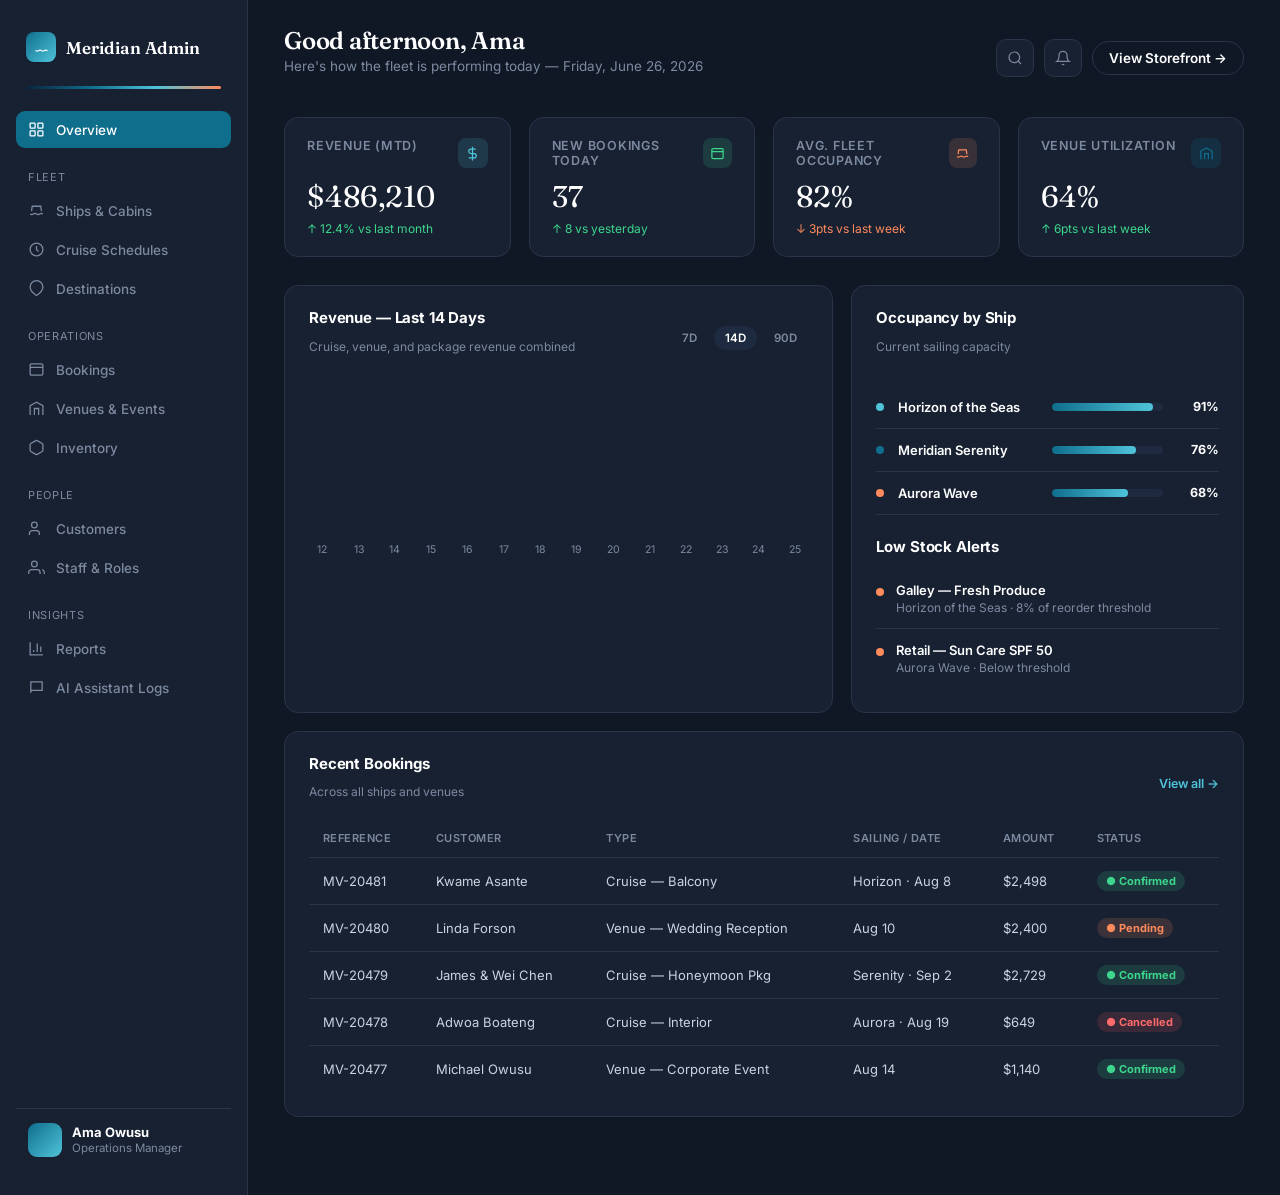
==== admin-dashboard.html @ 7581d297 "Add files via upload" ====
<!DOCTYPE html>
<html lang="en">
<head>
<meta charset="UTF-8">
<meta name="viewport" content="width=device-width, initial-scale=1.0">
<title>Operations Dashboard — Meridian Voyages Admin</title>
<link rel="preconnect" href="https://fonts.googleapis.com">
<link href="https://fonts.googleapis.com/css2?family=Fraunces:opsz,wght@9..144,500;9..144,600;9..144,700&family=Inter:wght@400;500;600;700;800&display=swap" rel="stylesheet">
<link rel="stylesheet" href="assets/theme.css">
<style>
  body{background:var(--admin-bg);color:var(--admin-text);}
  .admin-shell{display:grid;grid-template-columns:248px 1fr;min-height:100vh;}

  /* Sidebar */
  .sidebar{background:var(--admin-surface);border-right:1px solid var(--admin-line);padding:24px 16px;display:flex;flex-direction:column;}
  .sidebar .brand{padding:8px 10px 24px;display:flex;align-items:center;gap:10px;color:#fff;font-family:'Fraunces',serif;font-weight:600;font-size:17px;}
  .sidebar .horizon-mini{height:3px;border-radius:2px;background:linear-gradient(90deg,var(--navy),var(--teal),var(--aqua),var(--coral));margin:0 10px 22px;}
  .nav-group{margin-bottom:6px;}
  .nav-group .nav-label{font-size:11px;text-transform:uppercase;letter-spacing:.06em;color:var(--admin-text-dim);padding:14px 12px 8px;}
  .nav-item{
    display:flex;align-items:center;gap:11px;padding:10px 12px;border-radius:9px;
    font-size:13.5px;font-weight:500;color:var(--admin-text-dim);margin-bottom:2px;
  }
  .nav-item svg{width:17px;height:17px;flex-shrink:0;}
  .nav-item:hover{background:var(--admin-surface-2);color:#fff;}
  .nav-item.active{background:var(--teal);color:#fff;}
  .sidebar-foot{margin-top:auto;padding:14px 12px;border-top:1px solid var(--admin-line);display:flex;align-items:center;gap:10px;}
  .sidebar-foot .av{width:34px;height:34px;border-radius:9px;background:linear-gradient(135deg,var(--teal),var(--aqua));flex-shrink:0;}
  .sidebar-foot div h5{font-size:13px;color:#fff;margin:0;}
  .sidebar-foot div p{font-size:11.5px;color:var(--admin-text-dim);margin:1px 0 0;}

  /* Main */
  .main{padding:28px 36px 60px;}
  .topbar{display:flex;justify-content:space-between;align-items:center;margin-bottom:30px;}
  .topbar h1{font-size:24px;color:#fff;}
  .topbar p{font-size:13.5px;color:var(--admin-text-dim);margin-top:4px;}
  .topbar-actions{display:flex;gap:10px;align-items:center;}
  .icon-btn{width:38px;height:38px;border-radius:10px;background:var(--admin-surface);border:1px solid var(--admin-line);display:flex;align-items:center;justify-content:center;color:var(--admin-text-dim);}

  .kpi-grid{display:grid;grid-template-columns:repeat(4,1fr);gap:18px;margin-bottom:28px;}
  .kpi-card{background:var(--admin-surface);border:1px solid var(--admin-line);border-radius:var(--r-md);padding:20px 22px;}
  .kpi-card .top{display:flex;justify-content:space-between;align-items:flex-start;}
  .kpi-card .label{font-size:12.5px;color:var(--admin-text-dim);font-weight:600;}
  .kpi-card .ic{width:30px;height:30px;border-radius:8px;display:flex;align-items:center;justify-content:center;}
  .kpi-card .val{font-family:'Fraunces',serif;font-size:30px;color:#fff;margin-top:10px;}
  .kpi-card .delta{font-size:12px;margin-top:6px;display:flex;align-items:center;gap:4px;}
  .delta.up{color:#3DD68C;}
  .delta.down{color:#FF8A5C;}

  .grid-2{display:grid;grid-template-columns:1.4fr 1fr;gap:18px;margin-bottom:18px;}
  .panel{background:var(--admin-surface);border:1px solid var(--admin-line);border-radius:var(--r-md);padding:24px;}
  .panel-head{display:flex;justify-content:space-between;align-items:center;margin-bottom:20px;}
  .panel-head h3{font-size:15px;color:#fff;font-family:'Inter';font-weight:700;}
  .panel-head .sub{font-size:12px;color:var(--admin-text-dim);}
  .tab-pills{display:flex;gap:6px;}
  .tab-pill{font-size:11.5px;font-weight:600;padding:5px 11px;border-radius:999px;color:var(--admin-text-dim);}
  .tab-pill.active{background:var(--admin-surface-2);color:#fff;}

  /* fake bar chart */
  .bar-chart{display:flex;align-items:flex-end;gap:10px;height:170px;}
  .bar-chart .col{flex:1;display:flex;flex-direction:column;align-items:center;gap:8px;}
  .bar-chart .bar{width:100%;border-radius:6px 6px 2px 2px;background:linear-gradient(180deg,var(--aqua),var(--teal));position:relative;}
  .bar-chart .bar.peak{background:linear-gradient(180deg,var(--coral),#E2693B);}
  .bar-chart .col span{font-size:10.5px;color:var(--admin-text-dim);}

  .occ-row{display:flex;align-items:center;gap:14px;padding:13px 0;border-bottom:1px solid var(--admin-line);}
  .occ-row:last-child{border-bottom:none;}
  .occ-row .ship-dot{width:8px;height:8px;border-radius:50%;flex-shrink:0;}
  .occ-row .name{font-size:13px;font-weight:600;color:#fff;width:140px;flex-shrink:0;}
  .occ-bar-track{flex:1;height:8px;border-radius:99px;background:var(--admin-surface-2);overflow:hidden;}
  .occ-bar-fill{height:100%;border-radius:99px;background:linear-gradient(90deg,var(--teal),var(--aqua));}
  .occ-row .pct{font-size:12.5px;font-weight:700;color:#fff;width:42px;text-align:right;}

  table.data-table{width:100%;border-collapse:collapse;font-size:13px;}
  table.data-table th{
    text-align:left;font-size:11px;text-transform:uppercase;letter-spacing:.04em;color:var(--admin-text-dim);
    padding:0 14px 12px;font-weight:600;
  }
  table.data-table td{padding:13px 14px;border-top:1px solid var(--admin-line);color:var(--admin-text);}
  table.data-table tr:hover td{background:var(--admin-surface-2);}
  .status-chip{font-size:11px;font-weight:700;padding:3px 9px;border-radius:999px;display:inline-flex;align-items:center;gap:5px;}
  .status-chip.confirmed{background:rgba(61,214,140,.15);color:#3DD68C;}
  .status-chip.pending{background:rgba(255,138,92,.15);color:var(--coral);}
  .status-chip.cancelled{background:rgba(255,90,90,.15);color:#FF6B6B;}

  .alert-row{display:flex;gap:12px;align-items:flex-start;padding:13px 0;border-bottom:1px solid var(--admin-line);}
  .alert-row:last-child{border-bottom:none;}
  .alert-row .dot-ic{width:8px;height:8px;border-radius:50%;background:var(--coral);margin-top:6px;flex-shrink:0;}
  .alert-row h5{font-size:13px;color:#fff;margin:0;font-weight:600;}
  .alert-row p{font-size:12px;color:var(--admin-text-dim);margin:2px 0 0;}

  @media(max-width:1100px){
    .admin-shell{grid-template-columns:1fr;}
    .sidebar{display:none;}
    .kpi-grid{grid-template-columns:1fr 1fr;}
    .grid-2{grid-template-columns:1fr;}
  }
</style>
</head>
<body>

<div class="admin-shell">
  <aside class="sidebar">
    <div class="brand">
      <span class="mark" style="width:30px;height:30px;border-radius:8px;background:linear-gradient(135deg,var(--teal),var(--aqua));display:flex;align-items:center;justify-content:center;">
        <svg width="15" height="15" viewBox="0 0 24 24" fill="none"><path d="M3 17c1.5 1.2 3 1.2 4.5 0s3-1.2 4.5 0 3 1.2 4.5 0 3-1.2 4.5 0" stroke="white" stroke-width="2" stroke-linecap="round"/></svg>
      </span>
      Meridian Admin
    </div>
    <div class="horizon-mini"></div>

    <div class="nav-group">
      <div class="nav-item active"><svg viewBox="0 0 24 24" fill="none" stroke="currentColor" stroke-width="1.8"><rect x="3" y="3" width="7" height="7" rx="1"/><rect x="14" y="3" width="7" height="7" rx="1"/><rect x="3" y="14" width="7" height="7" rx="1"/><rect x="14" y="14" width="7" height="7" rx="1"/></svg>Overview</div>
    </div>

    <div class="nav-group">
      <div class="nav-label">Fleet</div>
      <div class="nav-item"><svg viewBox="0 0 24 24" fill="none" stroke="currentColor" stroke-width="1.8"><path d="M3 17c1.5 1.2 3 1.2 4.5 0s3-1.2 4.5 0 3 1.2 4.5 0 3-1.2 4.5 0"/><path d="M5 13l1-7h12l1 7"/></svg>Ships &amp; Cabins</div>
      <div class="nav-item"><svg viewBox="0 0 24 24" fill="none" stroke="currentColor" stroke-width="1.8"><circle cx="12" cy="12" r="9"/><path d="M12 7v5l3 3"/></svg>Cruise Schedules</div>
      <div class="nav-item"><svg viewBox="0 0 24 24" fill="none" stroke="currentColor" stroke-width="1.8"><path d="M21 10c0 6-9 12-9 12S3 16 3 10a9 9 0 1118 0z"/></svg>Destinations</div>
    </div>

    <div class="nav-group">
      <div class="nav-label">Operations</div>
      <div class="nav-item"><svg viewBox="0 0 24 24" fill="none" stroke="currentColor" stroke-width="1.8"><rect x="3" y="4" width="18" height="16" rx="2"/><path d="M3 9h18"/></svg>Bookings</div>
      <div class="nav-item"><svg viewBox="0 0 24 24" fill="none" stroke="currentColor" stroke-width="1.8"><path d="M3 21V8l9-5 9 5v13"/><path d="M9 21V12h6v9"/></svg>Venues &amp; Events</div>
      <div class="nav-item"><svg viewBox="0 0 24 24" fill="none" stroke="currentColor" stroke-width="1.8"><path d="M21 16V8a2 2 0 00-1-1.73l-7-4a2 2 0 00-2 0l-7 4A2 2 0 003 8v8a2 2 0 001 1.73l7 4a2 2 0 002 0l7-4A2 2 0 0021 16z"/></svg>Inventory</div>
    </div>

    <div class="nav-group">
      <div class="nav-label">People</div>
      <div class="nav-item"><svg viewBox="0 0 24 24" fill="none" stroke="currentColor" stroke-width="1.8"><path d="M16 21v-2a4 4 0 00-4-4H6a4 4 0 00-4 4v2"/><circle cx="9" cy="7" r="4"/></svg>Customers</div>
      <div class="nav-item"><svg viewBox="0 0 24 24" fill="none" stroke="currentColor" stroke-width="1.8"><path d="M17 21v-2a4 4 0 00-4-4H5a4 4 0 00-4 4v2"/><circle cx="9" cy="7" r="4"/><path d="M23 21v-2a4 4 0 00-3-3.87"/></svg>Staff &amp; Roles</div>
    </div>

    <div class="nav-group">
      <div class="nav-label">Insights</div>
      <div class="nav-item"><svg viewBox="0 0 24 24" fill="none" stroke="currentColor" stroke-width="1.8"><path d="M3 3v18h18"/><path d="M18 17V9M13 17V5M8 17v-3"/></svg>Reports</div>
      <div class="nav-item"><svg viewBox="0 0 24 24" fill="none" stroke="currentColor" stroke-width="1.8"><path d="M4 4h16v12H5.5L4 18V4z"/></svg>AI Assistant Logs</div>
    </div>

    <div class="sidebar-foot">
      <div class="av"></div>
      <div>
        <h5>Ama Owusu</h5>
        <p>Operations Manager</p>
      </div>
    </div>
  </aside>

  <main class="main">
    <div class="topbar">
      <div>
        <h1>Good afternoon, Ama</h1>
        <p>Here's how the fleet is performing today — Friday, June 26, 2026</p>
      </div>
      <div class="topbar-actions">
        <button class="icon-btn"><svg width="16" height="16" viewBox="0 0 24 24" fill="none" stroke="currentColor" stroke-width="1.8"><circle cx="11" cy="11" r="8"/><path d="M21 21l-4.3-4.3"/></svg></button>
        <button class="icon-btn"><svg width="16" height="16" viewBox="0 0 24 24" fill="none" stroke="currentColor" stroke-width="1.8"><path d="M18 8a6 6 0 10-12 0c0 7-3 9-3 9h18s-3-2-3-9"/><path d="M13.7 21a2 2 0 01-3.4 0"/></svg></button>
        <a href="index.html" class="btn btn-ghost btn-sm" style="color:#fff;border-color:var(--admin-line);">View Storefront →</a>
      </div>
    </div>

    <div class="kpi-grid">
      <div class="kpi-card">
        <div class="top">
          <span class="label">Revenue (MTD)</span>
          <div class="ic" style="background:rgba(79,195,217,.15);color:var(--aqua);">
            <svg width="15" height="15" viewBox="0 0 24 24" fill="none" stroke="currentColor" stroke-width="2"><path d="M12 1v22M17 5H9.5a3.5 3.5 0 000 7h5a3.5 3.5 0 010 7H6"/></svg>
          </div>
        </div>
        <div class="val">$486,210</div>
        <div class="delta up">↑ 12.4% vs last month</div>
      </div>
      <div class="kpi-card">
        <div class="top">
          <span class="label">New Bookings Today</span>
          <div class="ic" style="background:rgba(61,214,140,.15);color:#3DD68C;">
            <svg width="15" height="15" viewBox="0 0 24 24" fill="none" stroke="currentColor" stroke-width="2"><rect x="3" y="4" width="18" height="16" rx="2"/><path d="M3 9h18"/></svg>
          </div>
        </div>
        <div class="val">37</div>
        <div class="delta up">↑ 8 vs yesterday</div>
      </div>
      <div class="kpi-card">
        <div class="top">
          <span class="label">Avg. Fleet Occupancy</span>
          <div class="ic" style="background:rgba(255,138,92,.15);color:var(--coral);">
            <svg width="15" height="15" viewBox="0 0 24 24" fill="none" stroke="currentColor" stroke-width="2"><path d="M3 17c1.5 1.2 3 1.2 4.5 0s3-1.2 4.5 0 3 1.2 4.5 0 3-1.2 4.5 0"/><path d="M5 13l1-7h12l1 7"/></svg>
          </div>
        </div>
        <div class="val">82%</div>
        <div class="delta down">↓ 3pts vs last week</div>
      </div>
      <div class="kpi-card">
        <div class="top">
          <span class="label">Venue Utilization</span>
          <div class="ic" style="background:rgba(15,110,140,.18);color:var(--teal);">
            <svg width="15" height="15" viewBox="0 0 24 24" fill="none" stroke="currentColor" stroke-width="2"><path d="M3 21V8l9-5 9 5v13"/><path d="M9 21V12h6v9"/></svg>
          </div>
        </div>
        <div class="val">64%</div>
        <div class="delta up">↑ 6pts vs last week</div>
      </div>
    </div>

    <div class="grid-2">
      <div class="panel">
        <div class="panel-head">
          <div>
            <h3>Revenue — Last 14 Days</h3>
            <p class="sub">Cruise, venue, and package revenue combined</p>
          </div>
          <div class="tab-pills">
            <span class="tab-pill">7D</span>
            <span class="tab-pill active">14D</span>
            <span class="tab-pill">90D</span>
          </div>
        </div>
        <div class="bar-chart">
          <div class="col"><div class="bar" style="height:58%;"></div><span>12</span></div>
          <div class="col"><div class="bar" style="height:71%;"></div><span>13</span></div>
          <div class="col"><div class="bar" style="height:48%;"></div><span>14</span></div>
          <div class="col"><div class="bar" style="height:65%;"></div><span>15</span></div>
          <div class="col"><div class="bar" style="height:80%;"></div><span>16</span></div>
          <div class="col"><div class="bar" style="height:54%;"></div><span>17</span></div>
          <div class="col"><div class="bar" style="height:62%;"></div><span>18</span></div>
          <div class="col"><div class="bar" style="height:90%;"></div><span>19</span></div>
          <div class="col"><div class="bar" style="height:73%;"></div><span>20</span></div>
          <div class="col"><div class="bar" style="height:84%;"></div><span>21</span></div>
          <div class="col"><div class="bar" style="height:67%;"></div><span>22</span></div>
          <div class="col"><div class="bar" style="height:77%;"></div><span>23</span></div>
          <div class="col"><div class="bar" style="height:69%;"></div><span>24</span></div>
          <div class="col"><div class="bar peak" style="height:97%;"></div><span>25</span></div>
        </div>
      </div>

      <div class="panel">
        <div class="panel-head">
          <div>
            <h3>Occupancy by Ship</h3>
            <p class="sub">Current sailing capacity</p>
          </div>
        </div>
        <div class="occ-row">
          <span class="ship-dot" style="background:var(--aqua);"></span>
          <span class="name">Horizon of the Seas</span>
          <div class="occ-bar-track"><div class="occ-bar-fill" style="width:91%;"></div></div>
          <span class="pct">91%</span>
        </div>
        <div class="occ-row">
          <span class="ship-dot" style="background:var(--teal);"></span>
          <span class="name">Meridian Serenity</span>
          <div class="occ-bar-track"><div class="occ-bar-fill" style="width:76%;"></div></div>
          <span class="pct">76%</span>
        </div>
        <div class="occ-row">
          <span class="ship-dot" style="background:var(--coral);"></span>
          <span class="name">Aurora Wave</span>
          <div class="occ-bar-track"><div class="occ-bar-fill" style="width:68%;"></div></div>
          <span class="pct">68%</span>
        </div>
        <div class="panel-head" style="margin-top:24px;margin-bottom:14px;">
          <div><h3>Low Stock Alerts</h3></div>
        </div>
        <div class="alert-row">
          <div class="dot-ic"></div>
          <div><h5>Galley — Fresh Produce</h5><p>Horizon of the Seas · 8% of reorder threshold</p></div>
        </div>
        <div class="alert-row">
          <div class="dot-ic"></div>
          <div><h5>Retail — Sun Care SPF 50</h5><p>Aurora Wave · Below threshold</p></div>
        </div>
      </div>
    </div>

    <div class="grid-2" style="grid-template-columns:1fr;">
      <div class="panel">
        <div class="panel-head">
          <div>
            <h3>Recent Bookings</h3>
            <p class="sub">Across all ships and venues</p>
          </div>
          <a href="#" style="font-size:12.5px;color:var(--aqua);font-weight:600;">View all →</a>
        </div>
        <table class="data-table">
          <thead>
            <tr><th>Reference</th><th>Customer</th><th>Type</th><th>Sailing / Date</th><th>Amount</th><th>Status</th></tr>
          </thead>
          <tbody>
            <tr>
              <td>MV-20481</td><td>Kwame Asante</td><td>Cruise — Balcony</td><td>Horizon · Aug 8</td><td>$2,498</td>
              <td><span class="status-chip confirmed">● Confirmed</span></td>
            </tr>
            <tr>
              <td>MV-20480</td><td>Linda Forson</td><td>Venue — Wedding Reception</td><td>Aug 10</td><td>$2,400</td>
              <td><span class="status-chip pending">● Pending</span></td>
            </tr>
            <tr>
              <td>MV-20479</td><td>James &amp; Wei Chen</td><td>Cruise — Honeymoon Pkg</td><td>Serenity · Sep 2</td><td>$2,729</td>
              <td><span class="status-chip confirmed">● Confirmed</span></td>
            </tr>
            <tr>
              <td>MV-20478</td><td>Adwoa Boateng</td><td>Cruise — Interior</td><td>Aurora · Aug 19</td><td>$649</td>
              <td><span class="status-chip cancelled">● Cancelled</span></td>
            </tr>
            <tr>
              <td>MV-20477</td><td>Michael Owusu</td><td>Venue — Corporate Event</td><td>Aug 14</td><td>$1,140</td>
              <td><span class="status-chip confirmed">● Confirmed</span></td>
            </tr>
          </tbody>
        </table>
      </div>
    </div>
  </main>
</div>

</body>
</html>
---- assets/theme.css ----
:root{
  --navy:#0A2540;
  --navy-deep:#071a30;
  --teal:#0F6E8C;
  --aqua:#4FC3D9;
  --aqua-soft:#DCF3F8;
  --foam:#F7FAFC;
  --coral:#FF8A5C;
  --ink:#16212E;
  --ink-soft:#5B6B7C;
  --line:#E2E9EE;
  --admin-bg:#101826;
  --admin-surface:#172132;
  --admin-surface-2:#1D2A3F;
  --admin-line:#283447;
  --admin-text:#C9D4E0;
  --admin-text-dim:#7C8AA0;
  --r-sm:8px;
  --r-md:14px;
  --r-lg:22px;
  --shadow-sm:0 1px 2px rgba(10,37,64,.06), 0 1px 1px rgba(10,37,64,.04);
  --shadow-md:0 8px 24px -8px rgba(10,37,64,.18);
  --shadow-lg:0 24px 48px -16px rgba(10,37,64,.28);
}
*{box-sizing:border-box;}
html{scroll-behavior:smooth;}
body{
  margin:0;
  font-family:'Inter',system-ui,sans-serif;
  color:var(--ink);
  background:var(--foam);
  -webkit-font-smoothing:antialiased;
}
h1,h2,h3,h4,.display{
  font-family:'Fraunces',serif;
  font-weight:600;
  letter-spacing:-0.01em;
  line-height:1.08;
  margin:0;
}
a{color:inherit;text-decoration:none;}
img{max-width:100%;display:block;}
button{font-family:inherit;cursor:pointer;border:none;background:none;}
:focus-visible{outline:2px solid var(--teal);outline-offset:2px;}

.wrap{max-width:1240px;margin:0 auto;padding:0 32px;}

/* Horizon band — signature element, reused across pages */
.horizon{
  height:4px;
  background:linear-gradient(90deg,var(--navy) 0%,var(--teal) 35%,var(--aqua) 70%,var(--coral) 100%);
}

/* Top nav (customer-facing) */
.site-nav{
  position:sticky;top:0;z-index:50;
  background:rgba(247,250,252,.88);
  backdrop-filter:blur(10px);
  border-bottom:1px solid var(--line);
}
.site-nav .wrap{display:flex;align-items:center;justify-content:space-between;height:76px;}
.brand{display:flex;align-items:center;gap:10px;font-family:'Fraunces',serif;font-weight:600;font-size:21px;color:var(--navy);}
.brand .mark{
  width:34px;height:34px;border-radius:9px;
  background:linear-gradient(135deg,var(--teal),var(--aqua));
  display:flex;align-items:center;justify-content:center;
  box-shadow:var(--shadow-sm);
}
.nav-links{display:flex;gap:34px;align-items:center;}
.nav-links a{font-size:14.5px;font-weight:500;color:var(--ink-soft);transition:color .15s;}
.nav-links a:hover, .nav-links a.active{color:var(--navy);}
.nav-cta{display:flex;gap:10px;align-items:center;}

.btn{
  display:inline-flex;align-items:center;justify-content:center;gap:8px;
  padding:11px 22px;border-radius:999px;font-weight:600;font-size:14.5px;
  transition:transform .15s, box-shadow .15s, background .15s;
  white-space:nowrap;
}
.btn:active{transform:translateY(1px);}
.btn-primary{background:var(--navy);color:#fff;box-shadow:var(--shadow-sm);}
.btn-primary:hover{background:var(--navy-deep);box-shadow:var(--shadow-md);}
.btn-accent{background:var(--coral);color:#fff;}
.btn-accent:hover{box-shadow:0 8px 20px -6px rgba(255,138,92,.55);}
.btn-ghost{background:transparent;color:var(--navy);border:1.5px solid var(--line);}
.btn-ghost:hover{border-color:var(--navy);}
.btn-sm{padding:8px 16px;font-size:13.5px;}
.btn-block{width:100%;}
.btn[disabled]{opacity:.45;cursor:not-allowed;}

.pill{
  display:inline-flex;align-items:center;gap:6px;
  padding:5px 12px;border-radius:999px;
  font-size:12.5px;font-weight:600;letter-spacing:.02em;
  background:var(--aqua-soft);color:var(--teal);
}
.pill.coral{background:#FFE9DD;color:#C85A30;}
.pill.navy{background:#E7ECF2;color:var(--navy);}
.pill-dot{width:6px;height:6px;border-radius:50%;background:currentColor;}

.card{
  background:#fff;border:1px solid var(--line);border-radius:var(--r-lg);
  box-shadow:var(--shadow-sm);
}

.eyebrow{
  font-size:12.5px;font-weight:700;letter-spacing:.12em;text-transform:uppercase;
  color:var(--teal);display:flex;align-items:center;gap:8px;
}
.eyebrow::before{content:'';width:16px;height:2px;background:var(--coral);display:inline-block;}

.label{font-size:12.5px;font-weight:600;color:var(--ink-soft);text-transform:uppercase;letter-spacing:.06em;}

footer.site-footer{
  background:var(--navy-deep);color:#9FB3C8;padding:64px 0 32px;margin-top:120px;
}
footer.site-footer .wrap{display:grid;grid-template-columns:2fr 1fr 1fr 1fr;gap:48px;}
footer.site-footer h4{color:#fff;font-family:'Inter',sans-serif;font-weight:600;font-size:14px;margin-bottom:16px;}
footer.site-footer ul{list-style:none;padding:0;margin:0;display:flex;flex-direction:column;gap:10px;font-size:14px;}
footer.site-footer .foot-bottom{
  margin-top:48px;padding-top:24px;border-top:1px solid rgba(255,255,255,.1);
  display:flex;justify-content:space-between;font-size:13px;color:#6E84A0;
}

/* Scrollbar tidy */
::-webkit-scrollbar{height:8px;width:8px;}
::-webkit-scrollbar-thumb{background:#C9D8E2;border-radius:8px;}

@media (max-width:860px){
  .nav-links{display:none;}
  footer.site-footer .wrap{grid-template-columns:1fr 1fr;}
}
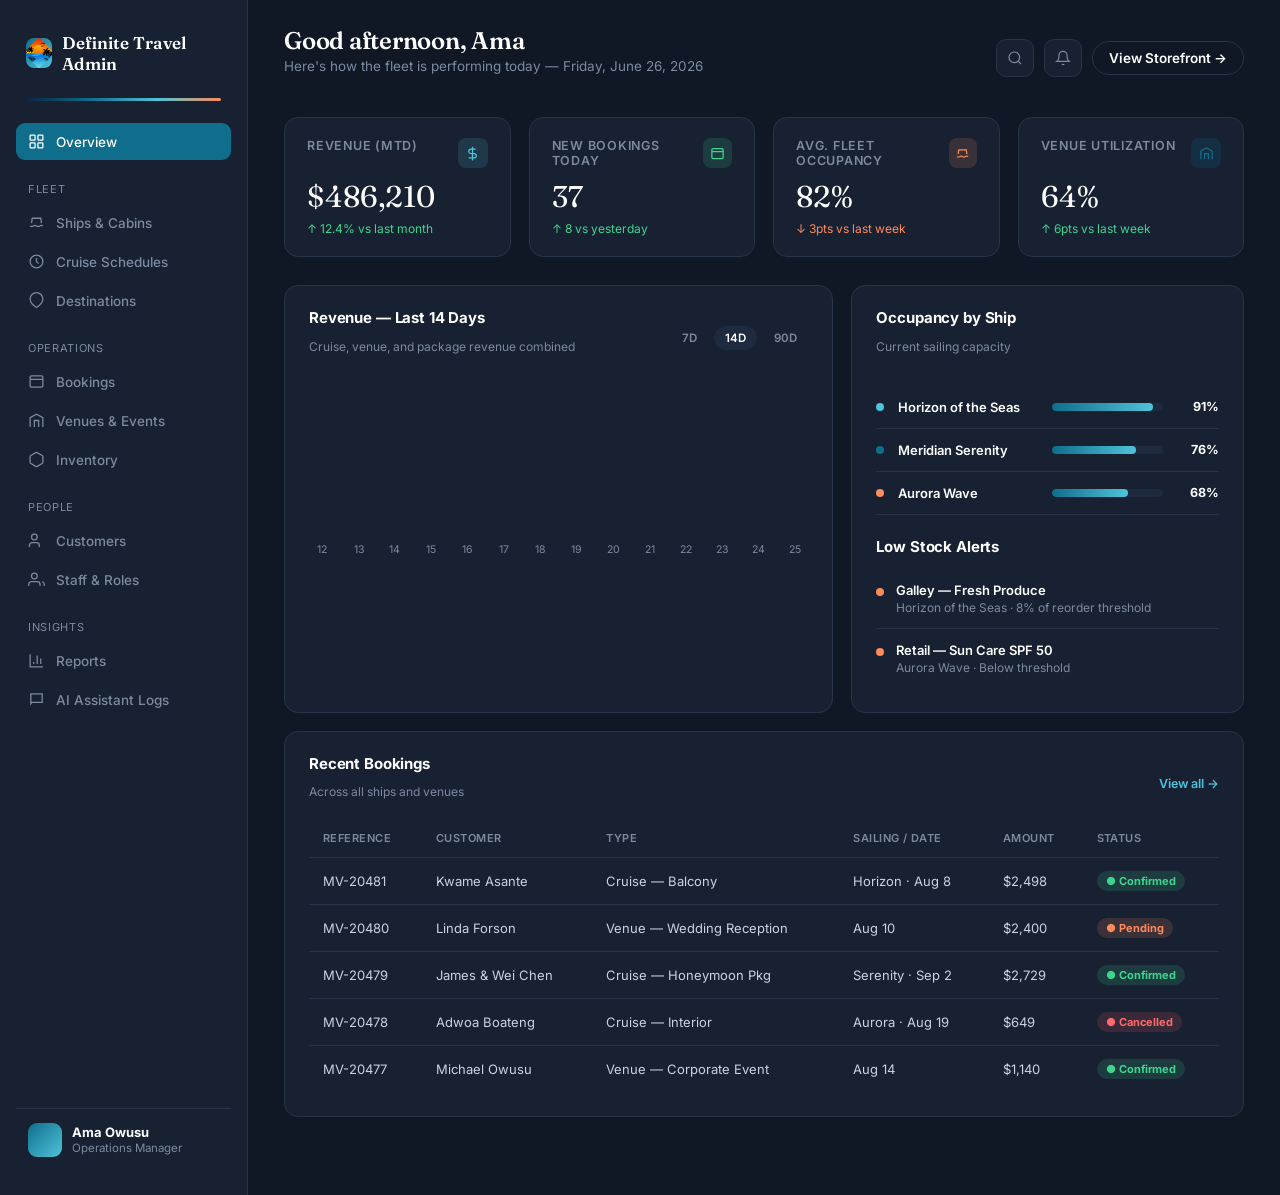
==== commit 1479bb75: "Add files via upload" ====
--- a/admin-dashboard.html
+++ b/admin-dashboard.html
@@ -3,7 +3,7 @@
 <head>
 <meta charset="UTF-8">
 <meta name="viewport" content="width=device-width, initial-scale=1.0">
-<title>Operations Dashboard — Meridian Voyages Admin</title>
+<title>Operations Dashboard — Definite Travel Admin</title>
 <link rel="preconnect" href="https://fonts.googleapis.com">
 <link href="https://fonts.googleapis.com/css2?family=Fraunces:opsz,wght@9..144,500;9..144,600;9..144,700&family=Inter:wght@400;500;600;700;800&display=swap" rel="stylesheet">
 <link rel="stylesheet" href="assets/theme.css">
@@ -102,10 +102,10 @@
 <div class="admin-shell">
   <aside class="sidebar">
     <div class="brand">
-      <span class="mark" style="width:30px;height:30px;border-radius:8px;background:linear-gradient(135deg,var(--teal),var(--aqua));display:flex;align-items:center;justify-content:center;">
-        <svg width="15" height="15" viewBox="0 0 24 24" fill="none"><path d="M3 17c1.5 1.2 3 1.2 4.5 0s3-1.2 4.5 0 3 1.2 4.5 0 3-1.2 4.5 0" stroke="white" stroke-width="2" stroke-linecap="round"/></svg>
+      <span class="mark" style="width:30px;height:30px;border-radius:8px;display:flex;align-items:center;justify-content:center;overflow:hidden;">
+        <img src="logo.png" alt="Definite Travel logo" class="logo-img">
       </span>
-      Meridian Admin
+      Definite Travel Admin
     </div>
     <div class="horizon-mini"></div>
 
--- a/assets/theme.css
+++ b/assets/theme.css
@@ -65,6 +65,10 @@
   background:linear-gradient(135deg,var(--teal),var(--aqua));
   display:flex;align-items:center;justify-content:center;
   box-shadow:var(--shadow-sm);
+  overflow:hidden;
+}
+.logo-img{
+  width:100%;height:100%;object-fit:cover;display:block;
 }
 .nav-links{display:flex;gap:34px;align-items:center;}
 .nav-links a{font-size:14.5px;font-weight:500;color:var(--ink-soft);transition:color .15s;}
